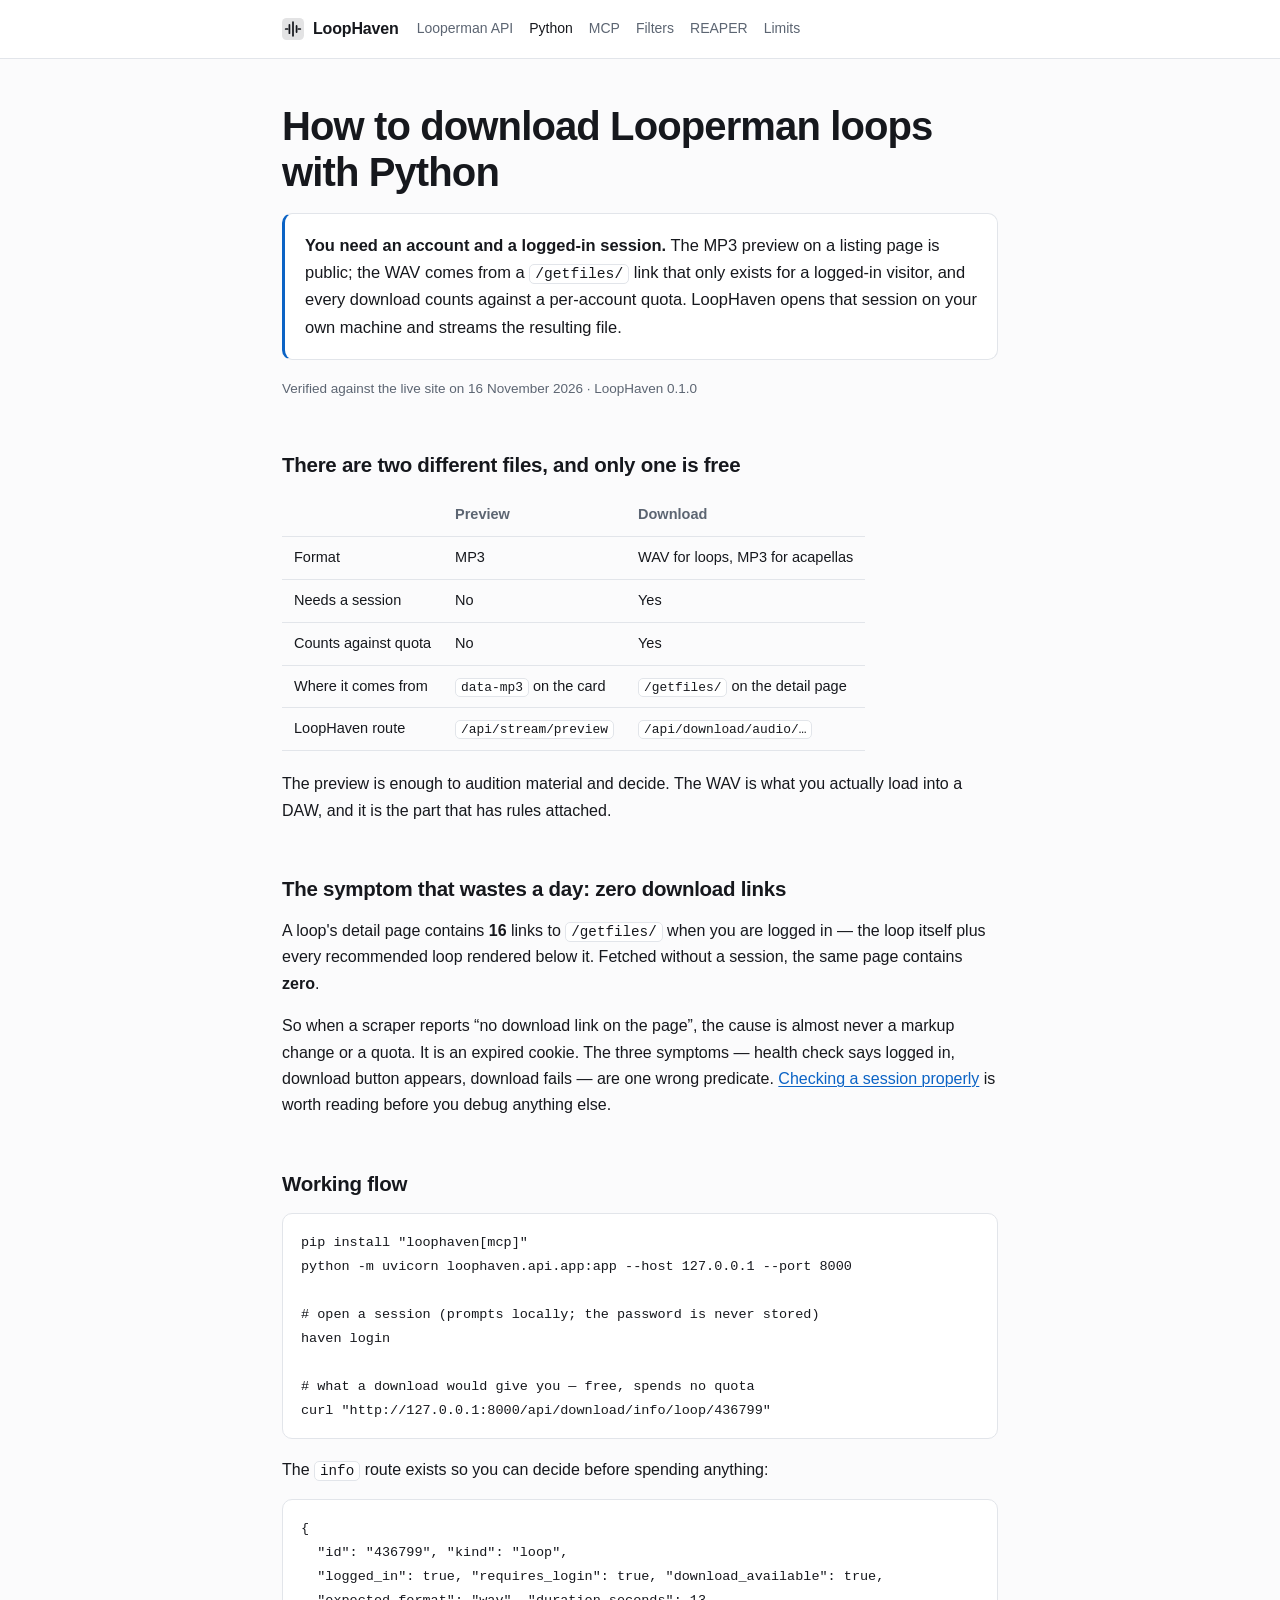
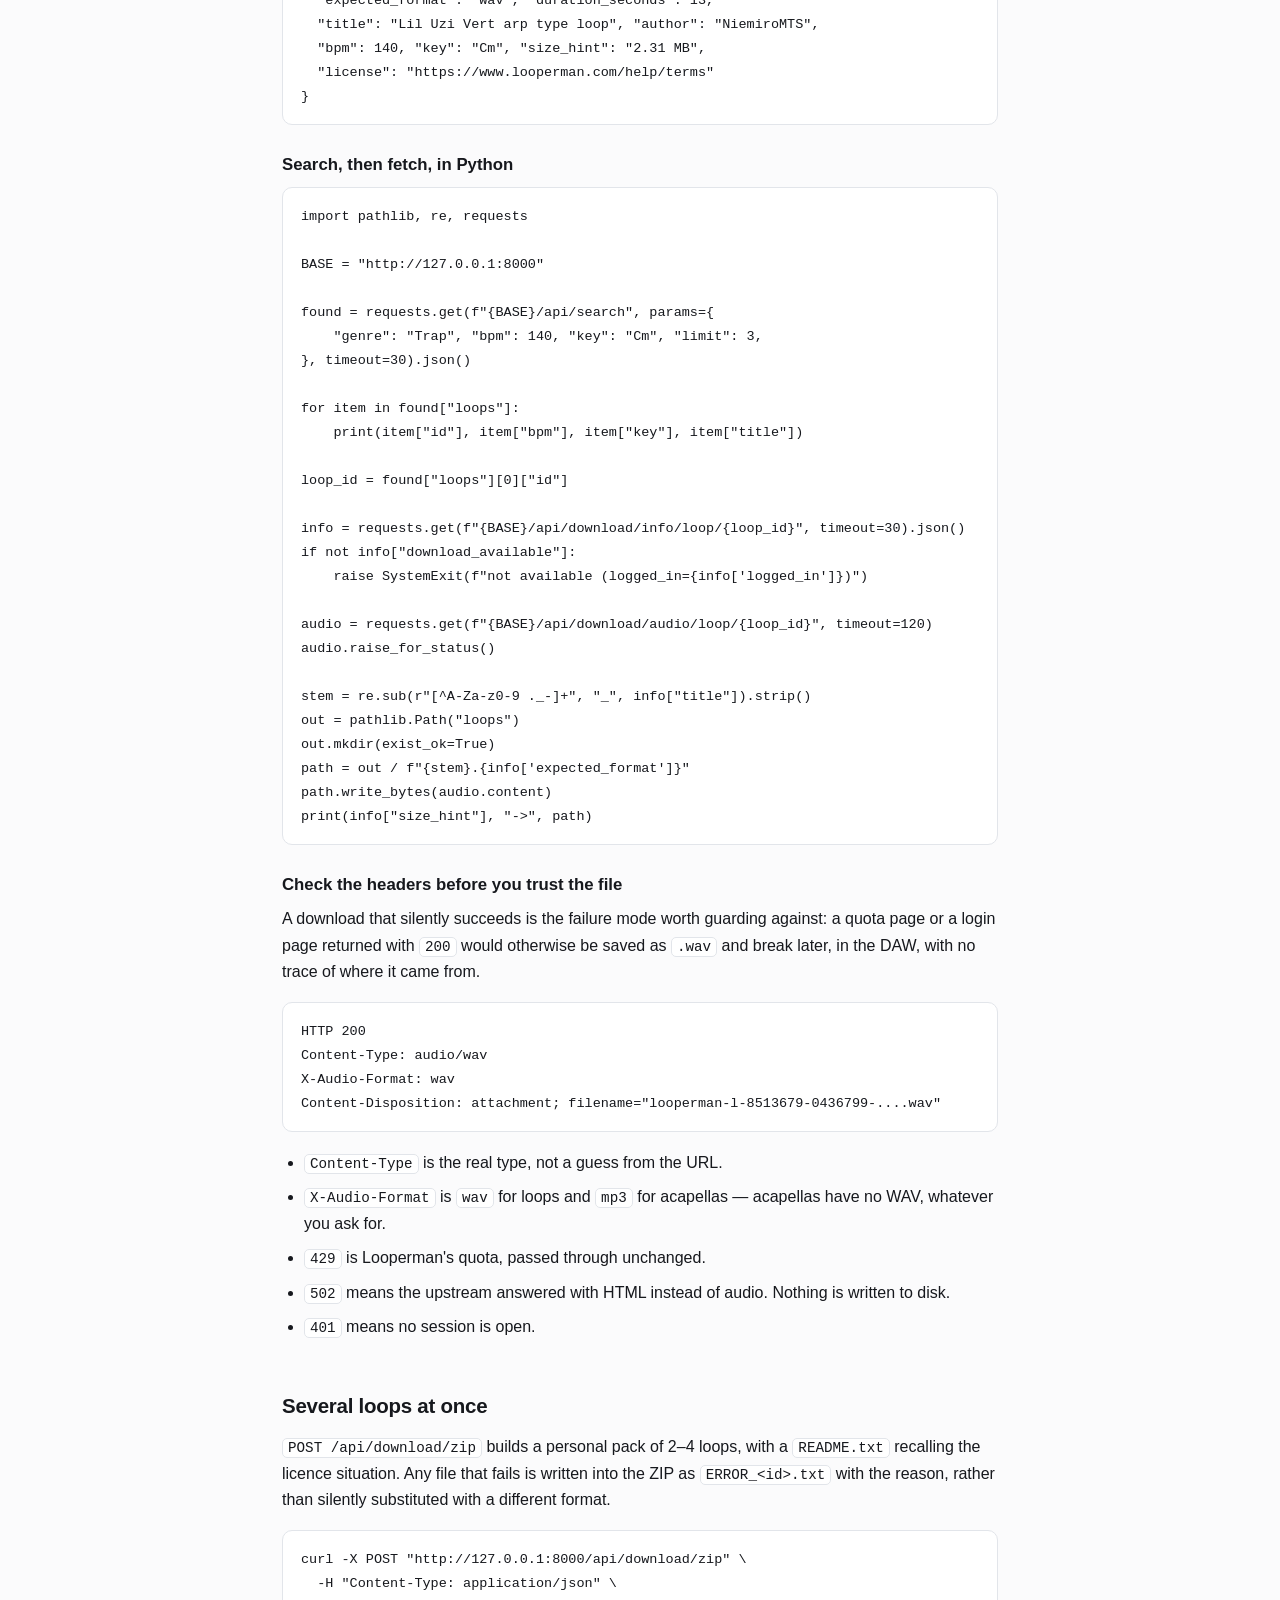
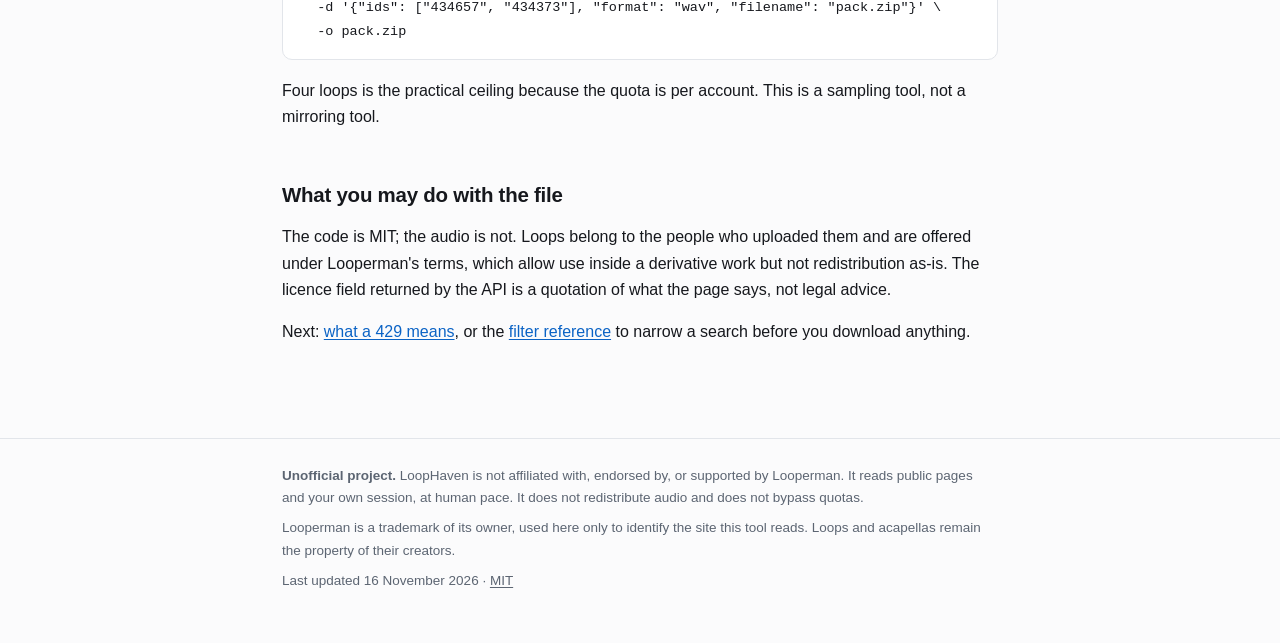
==== site/download-loops-python/index.html @ 3b1a025e "docs: publish a static documentation site, one question per page Seven hand-written HTML pages under" ====
<!doctype html>
<html lang="en">
<head>
<meta charset="utf-8">
<meta name="viewport" content="width=device-width, initial-scale=1">
<title>How to download Looperman loops with Python — LoopHaven</title>
<meta name="description" content="The MP3 preview is public; the WAV needs a logged-in session and counts against a quota. Working code, the anonymous-zero-download-links trap, and the headers to check before you save a file.">
<link rel="canonical" href="https://mohamed-amine-ben-mallessa.github.io/loop-haven/download-loops-python/">
<meta name="robots" content="index,follow,max-snippet:-1,max-image-preview:large">
<meta property="og:type" content="article">
<meta property="og:site_name" content="LoopHaven">
<meta property="og:title" content="How to download Looperman loops with Python">
<meta property="og:description" content="Preview versus WAV, why an anonymous request gets no download link, and the code that works.">
<meta property="og:url" content="https://mohamed-amine-ben-mallessa.github.io/loop-haven/download-loops-python/">
<meta name="twitter:card" content="summary">
<link rel="icon" href="../assets/mark.svg" type="image/svg+xml">
<link rel="stylesheet" href="../assets/style.css">
<script type="application/ld+json">
{
  "@context": "https://schema.org",
  "@graph": [
    {
      "@type": "TechArticle",
      "@id": "https://mohamed-amine-ben-mallessa.github.io/loop-haven/download-loops-python/#article",
      "headline": "How to download Looperman loops with Python",
      "description": "Downloading a Looperman loop requires a logged-in session: the MP3 preview is public, the WAV is served only to a session and is quota-limited. Working code and the failure modes.",
      "inLanguage": "en",
      "datePublished": "2026-11-16",
      "dateModified": "2026-11-16",
      "author": { "@id": "https://mohamed-amine-ben-mallessa.github.io/loop-haven/#author" },
      "isPartOf": { "@id": "https://mohamed-amine-ben-mallessa.github.io/loop-haven/#website" },
      "about": { "@type": "Thing", "name": "Looperman" },
      "mentions": { "@id": "https://mohamed-amine-ben-mallessa.github.io/loop-haven/#software" }
    },
    {
      "@type": "Person",
      "@id": "https://mohamed-amine-ben-mallessa.github.io/loop-haven/#author",
      "name": "LoopHaven contributors",
      "url": "https://github.com/mohamed-amine-ben-mallessa"
    },
    {
      "@type": "WebSite",
      "@id": "https://mohamed-amine-ben-mallessa.github.io/loop-haven/#website",
      "url": "https://mohamed-amine-ben-mallessa.github.io/loop-haven/",
      "name": "LoopHaven"
    },
    {
      "@type": "SoftwareApplication",
      "@id": "https://mohamed-amine-ben-mallessa.github.io/loop-haven/#software",
      "name": "LoopHaven",
      "applicationCategory": "DeveloperApplication",
      "license": "https://opensource.org/licenses/MIT",
      "codeRepository": "https://github.com/mohamed-amine-ben-mallessa/loop-haven"
    }
  ]
}
</script>
</head>
<body>

<header class="site-header">
  <div class="wrap">
    <a class="brand" href="../">
      <svg viewBox="0 0 24 24" aria-hidden="true"><rect width="24" height="24" rx="5" fill="currentColor" opacity=".12"/><g stroke="currentColor" stroke-width="1.9" stroke-linecap="round"><path d="M4 12h2.2M17.8 12H20"/><path d="M8.1 7.4v9.2M12 4.6v14.8M15.9 8.6v6.8"/></g></svg>
      LoopHaven
    </a>
    <nav class="site-nav">
      <a href="../looperman-api/">Looperman API</a>
      <a href="../download-loops-python/" aria-current="page">Python</a>
      <a href="../mcp/">MCP</a>
      <a href="../filters/">Filters</a>
      <a href="../reaper/">REAPER</a>
      <a href="../limits/">Limits</a>
    </nav>
  </div>
</header>

<main>
  <div class="wrap">

    <h1>How to download Looperman loops with Python</h1>

    <div class="answer">
      <p><strong>You need an account and a logged-in session.</strong> The MP3
      preview on a listing page is public; the WAV comes from a
      <code>/getfiles/</code> link that only exists for a logged-in visitor, and
      every download counts against a per-account quota. LoopHaven opens that
      session on your own machine and streams the resulting file.</p>
    </div>

    <p class="meta">Verified against the live site on 16 November 2026 · LoopHaven 0.1.0</p>

    <h2>There are two different files, and only one is free</h2>

    <table>
      <thead><tr><th></th><th>Preview</th><th>Download</th></tr></thead>
      <tbody>
        <tr><td>Format</td><td>MP3</td><td>WAV for loops, MP3 for acapellas</td></tr>
        <tr><td>Needs a session</td><td>No</td><td>Yes</td></tr>
        <tr><td>Counts against quota</td><td>No</td><td>Yes</td></tr>
        <tr><td>Where it comes from</td><td><code>data-mp3</code> on the card</td><td><code>/getfiles/</code> on the detail page</td></tr>
        <tr><td>LoopHaven route</td><td><code>/api/stream/preview</code></td><td><code>/api/download/audio/…</code></td></tr>
      </tbody>
    </table>

    <p>The preview is enough to audition material and decide. The WAV is what you
    actually load into a DAW, and it is the part that has rules attached.</p>

    <h2>The symptom that wastes a day: zero download links</h2>

    <p>A loop's detail page contains <strong>16</strong> links to
    <code>/getfiles/</code> when you are logged in — the loop itself plus every
    recommended loop rendered below it. Fetched without a session, the same page
    contains <strong>zero</strong>.</p>

    <p>So when a scraper reports &ldquo;no download link on the page&rdquo;, the
    cause is almost never a markup change or a quota. It is an expired cookie. The
    three symptoms — health check says logged in, download button appears, download
    fails — are one wrong predicate. <a href="../limits/">Checking a session
    properly</a> is worth reading before you debug anything else.</p>

    <h2>Working flow</h2>

<pre><code>pip install "loophaven[mcp]"
python -m uvicorn loophaven.api.app:app --host 127.0.0.1 --port 8000

# open a session (prompts locally; the password is never stored)
haven login

# what a download would give you — free, spends no quota
curl "http://127.0.0.1:8000/api/download/info/loop/436799"</code></pre>

    <p>The <code>info</code> route exists so you can decide before spending
    anything:</p>

<pre><code>{
  "id": "436799", "kind": "loop",
  "logged_in": true, "requires_login": true, "download_available": true,
  "expected_format": "wav", "duration_seconds": 13,
  "title": "Lil Uzi Vert arp type loop", "author": "NiemiroMTS",
  "bpm": 140, "key": "Cm", "size_hint": "2.31 MB",
  "license": "https://www.looperman.com/help/terms"
}</code></pre>

    <h3>Search, then fetch, in Python</h3>

<pre><code>import pathlib, re, requests

BASE = "http://127.0.0.1:8000"

found = requests.get(f"{BASE}/api/search", params={
    "genre": "Trap", "bpm": 140, "key": "Cm", "limit": 3,
}, timeout=30).json()

for item in found["loops"]:
    print(item["id"], item["bpm"], item["key"], item["title"])

loop_id = found["loops"][0]["id"]

info = requests.get(f"{BASE}/api/download/info/loop/{loop_id}", timeout=30).json()
if not info["download_available"]:
    raise SystemExit(f"not available (logged_in={info['logged_in']})")

audio = requests.get(f"{BASE}/api/download/audio/loop/{loop_id}", timeout=120)
audio.raise_for_status()

stem = re.sub(r"[^A-Za-z0-9 ._-]+", "_", info["title"]).strip()
out = pathlib.Path("loops")
out.mkdir(exist_ok=True)
path = out / f"{stem}.{info['expected_format']}"
path.write_bytes(audio.content)
print(info["size_hint"], "->", path)</code></pre>

    <h3>Check the headers before you trust the file</h3>

    <p>A download that silently succeeds is the failure mode worth guarding
    against: a quota page or a login page returned with <code>200</code> would
    otherwise be saved as <code>.wav</code> and break later, in the DAW, with no
    trace of where it came from.</p>

<pre><code>HTTP 200
Content-Type: audio/wav
X-Audio-Format: wav
Content-Disposition: attachment; filename="looperman-l-8513679-0436799-....wav"</code></pre>

    <ul>
      <li><code>Content-Type</code> is the real type, not a guess from the URL.</li>
      <li><code>X-Audio-Format</code> is <code>wav</code> for loops and
      <code>mp3</code> for acapellas — acapellas have no WAV, whatever you ask
      for.</li>
      <li><code>429</code> is Looperman&#39;s quota, passed through unchanged.</li>
      <li><code>502</code> means the upstream answered with HTML instead of audio.
      Nothing is written to disk.</li>
      <li><code>401</code> means no session is open.</li>
    </ul>

    <h2>Several loops at once</h2>

    <p><code>POST /api/download/zip</code> builds a personal pack of 2–4 loops,
    with a <code>README.txt</code> recalling the licence situation. Any file that
    fails is written into the ZIP as <code>ERROR_&lt;id&gt;.txt</code> with the
    reason, rather than silently substituted with a different format.</p>

<pre><code>curl -X POST "http://127.0.0.1:8000/api/download/zip" \
  -H "Content-Type: application/json" \
  -d '{"ids": ["434657", "434373"], "format": "wav", "filename": "pack.zip"}' \
  -o pack.zip</code></pre>

    <p>Four loops is the practical ceiling because the quota is per account. This
    is a sampling tool, not a mirroring tool.</p>

    <h2>What you may do with the file</h2>

    <p>The code is MIT; the audio is not. Loops belong to the people who uploaded
    them and are offered under Looperman's terms, which allow use inside a
    derivative work but not redistribution as-is. The licence field returned by the
    API is a quotation of what the page says, not legal advice.</p>

    <p>Next: <a href="../limits/">what a 429 means</a>, or the
    <a href="../filters/">filter reference</a> to narrow a search before you
    download anything.</p>

  </div>
</main>

<footer class="site-footer">
  <div class="wrap">
    <p><strong>Unofficial project.</strong> LoopHaven is not affiliated with,
    endorsed by, or supported by Looperman. It reads public pages and your own
    session, at human pace. It does not redistribute audio and does not bypass
    quotas.</p>
    <p>Looperman is a trademark of its owner, used here only to identify the site
    this tool reads. Loops and acapellas remain the property of their creators.</p>
    <p>Last updated 16 November 2026 · <a href="https://github.com/mohamed-amine-ben-mallessa/loop-haven/blob/main/LICENSE">MIT</a></p>
  </div>
</footer>

</body>
</html>
---- site/assets/style.css ----
/* LoopHaven docs — hand-written, no framework, no JavaScript.
   One stylesheet for every page so the site stays readable as plain HTML
   (which is what a crawler and an AI reader actually get). */

:root {
  --bg: #0e1014;
  --panel: #161a21;
  --line: #262c36;
  --ink: #e7e9ee;
  --muted: #9aa3b2;
  --accent: #7cc4ff;
  --accent-ink: #061018;
  --warn: #ffcf7a;
  --radius: 10px;
  --mono: ui-monospace, SFMono-Regular, "SF Mono", Menlo, Consolas, monospace;
  --sans: -apple-system, BlinkMacSystemFont, "Segoe UI", Inter, Roboto, Helvetica, Arial, sans-serif;
}

@media (prefers-color-scheme: light) {
  :root {
    --bg: #fbfbfc;
    --panel: #ffffff;
    --line: #e2e5ea;
    --ink: #16181d;
    --muted: #5c6572;
    --accent: #0b63c5;
    --accent-ink: #ffffff;
    --warn: #8a5a00;
  }
}

* { box-sizing: border-box; }

html { -webkit-text-size-adjust: 100%; }

body {
  margin: 0;
  background: var(--bg);
  color: var(--ink);
  font: 16px/1.65 var(--sans);
}

a { color: var(--accent); text-decoration-thickness: 1px; text-underline-offset: 2px; }
a:hover { text-decoration-style: solid; }

.wrap { max-width: 760px; margin: 0 auto; padding: 0 22px; }

/* --- header ------------------------------------------------------------ */

.site-header {
  border-bottom: 1px solid var(--line);
  background: var(--panel);
}

.site-header .wrap {
  display: flex;
  align-items: center;
  gap: 18px;
  min-height: 58px;
  flex-wrap: wrap;
}

.brand {
  display: inline-flex;
  align-items: center;
  gap: 9px;
  font-weight: 650;
  letter-spacing: -0.01em;
  color: var(--ink);
  text-decoration: none;
}

.brand svg { width: 22px; height: 22px; flex: none; }

.site-nav { display: flex; gap: 16px; flex-wrap: wrap; font-size: 14px; }
.site-nav a { color: var(--muted); text-decoration: none; }
.site-nav a:hover, .site-nav a[aria-current="page"] { color: var(--ink); }

/* --- content ----------------------------------------------------------- */

main { padding: 44px 0 20px; }

h1 {
  font-size: clamp(1.75rem, 4.6vw, 2.5rem);
  line-height: 1.15;
  letter-spacing: -0.022em;
  margin: 0 0 18px;
}

h2 {
  font-size: 1.28rem;
  letter-spacing: -0.012em;
  margin: 44px 0 12px;
  padding-top: 4px;
}

h3 { font-size: 1.05rem; margin: 26px 0 8px; }

p { margin: 0 0 16px; }

ul, ol { margin: 0 0 16px; padding-left: 22px; }
li { margin: 0 0 8px; }

strong { font-weight: 650; }

hr { border: 0; border-top: 1px solid var(--line); margin: 40px 0; }

/* The direct answer. Every page opens with one so a reader (or a model
   extracting a span) gets the point before any nuance. */
.answer {
  background: var(--panel);
  border: 1px solid var(--line);
  border-left: 3px solid var(--accent);
  border-radius: var(--radius);
  padding: 18px 20px;
  margin: 0 0 26px;
  font-size: 1.03rem;
}
.answer p:last-child { margin-bottom: 0; }

.meta {
  color: var(--muted);
  font-size: 13.5px;
  margin: -8px 0 26px;
}

code {
  font-family: var(--mono);
  font-size: 0.89em;
  background: var(--panel);
  border: 1px solid var(--line);
  border-radius: 5px;
  padding: 1px 5px;
}

pre {
  background: var(--panel);
  border: 1px solid var(--line);
  border-radius: var(--radius);
  padding: 16px 18px;
  overflow-x: auto;
  margin: 0 0 18px;
  line-height: 1.5;
}
pre code { background: none; border: 0; padding: 0; font-size: 13.5px; }

table {
  width: 100%;
  border-collapse: collapse;
  margin: 0 0 20px;
  font-size: 14.5px;
  display: block;
  overflow-x: auto;
}
th, td {
  text-align: left;
  padding: 9px 12px;
  border-bottom: 1px solid var(--line);
  vertical-align: top;
}
th { color: var(--muted); font-weight: 600; white-space: nowrap; }

.note {
  border: 1px solid var(--line);
  border-radius: var(--radius);
  background: var(--panel);
  padding: 14px 16px;
  margin: 0 0 20px;
  font-size: 14.5px;
  color: var(--muted);
}
.note strong { color: var(--ink); }

/* --- hub cards --------------------------------------------------------- */

.cards {
  display: grid;
  grid-template-columns: repeat(auto-fit, minmax(240px, 1fr));
  gap: 14px;
  margin: 0 0 12px;
  padding: 0;
  list-style: none;
}
.cards li { margin: 0; }
.cards a {
  display: block;
  height: 100%;
  padding: 16px 18px;
  border: 1px solid var(--line);
  border-radius: var(--radius);
  background: var(--panel);
  text-decoration: none;
  color: var(--ink);
}
.cards a:hover { border-color: var(--accent); }
.cards .k { display: block; font-weight: 650; margin-bottom: 4px; }
.cards .d { display: block; color: var(--muted); font-size: 14px; line-height: 1.5; }

/* --- footer ------------------------------------------------------------ */

.site-footer {
  border-top: 1px solid var(--line);
  margin-top: 56px;
  padding: 26px 0 44px;
  color: var(--muted);
  font-size: 13.5px;
}
.site-footer p { margin: 0 0 8px; }
.site-footer a { color: var(--muted); }

@media print {
  .site-header, .site-footer { display: none; }
  body { background: #fff; color: #000; }
}
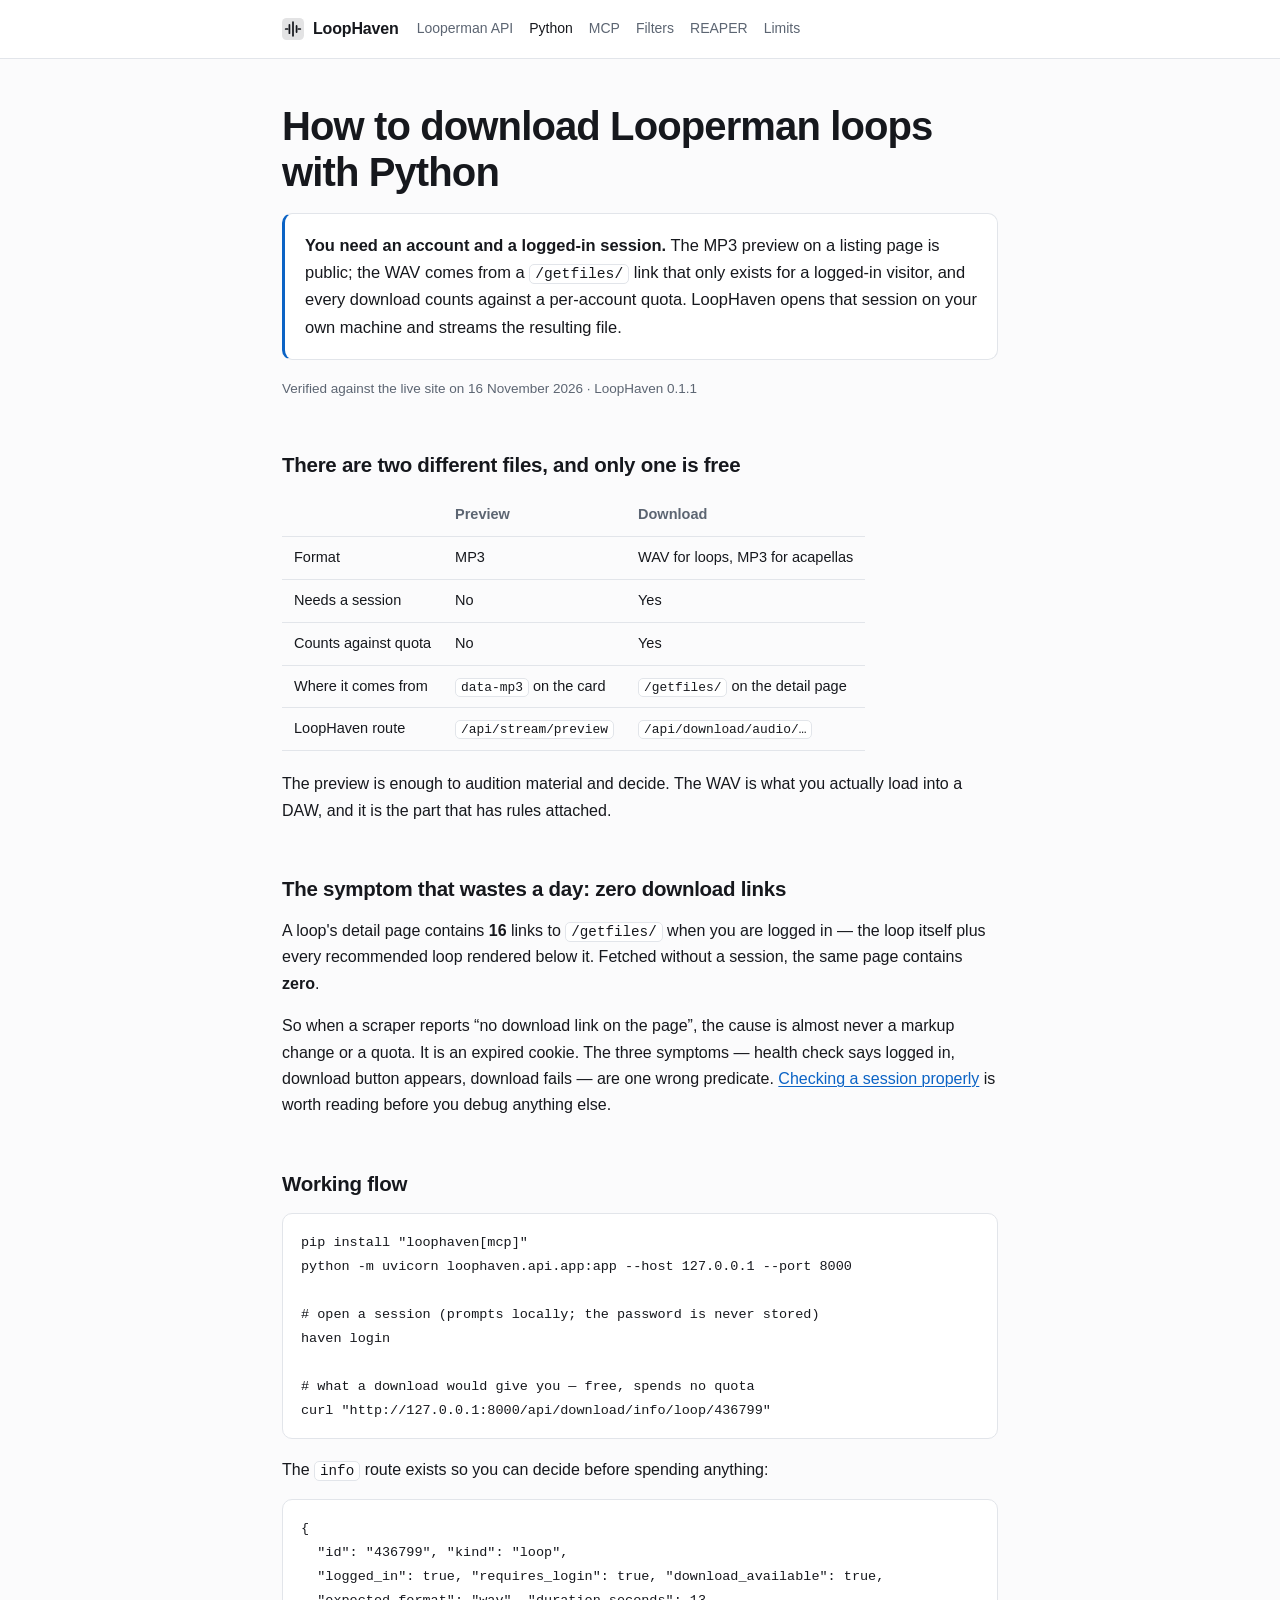
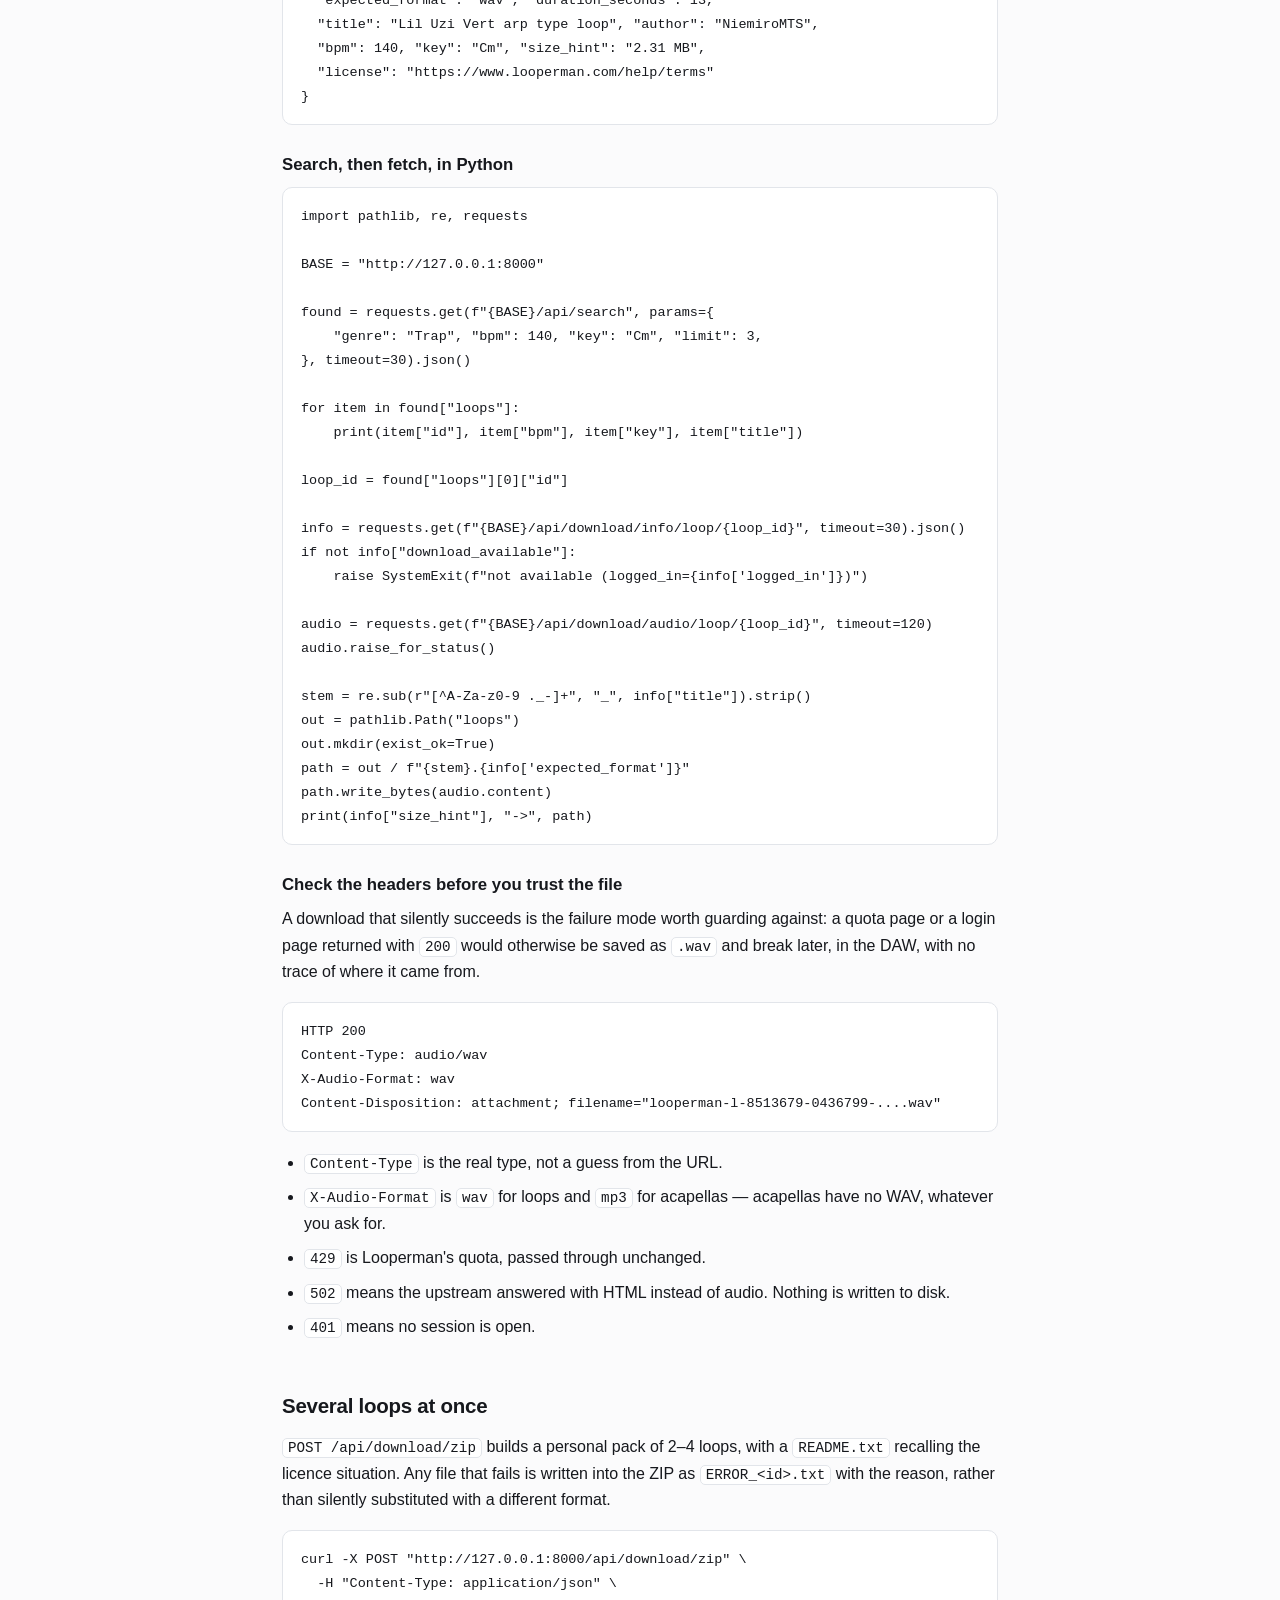
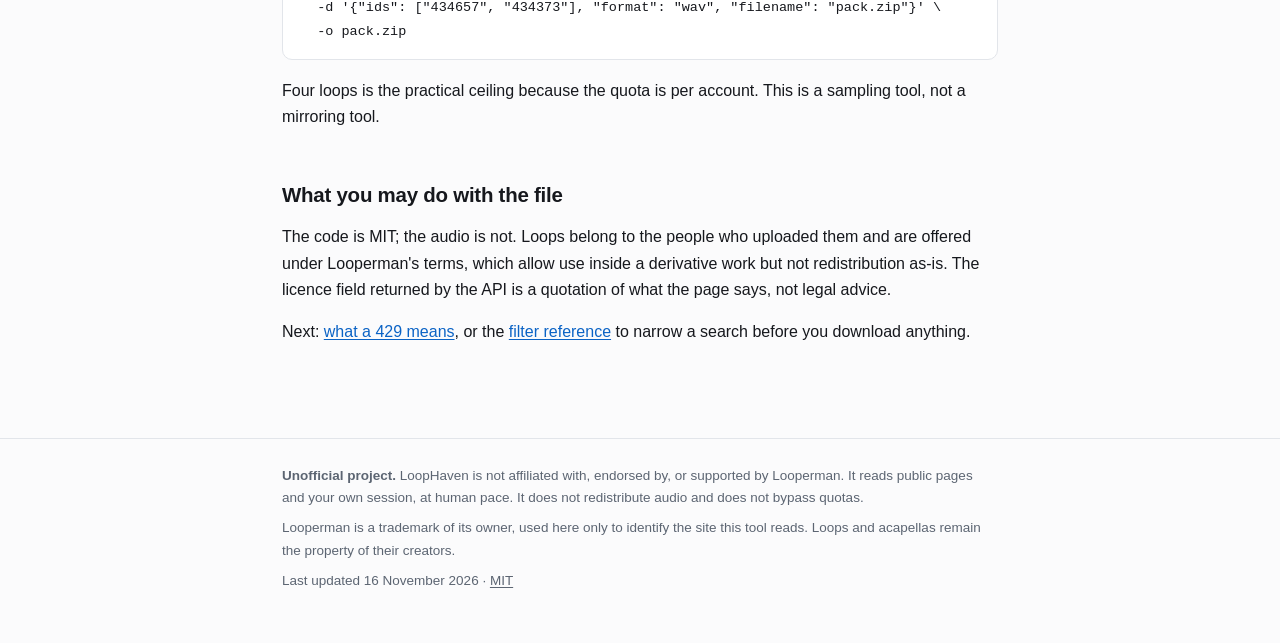
==== commit 71593bae: "release: 0.1.1 -- metadata, changelog, and the docs site No API change. The release exists because P" ====
--- a/site/download-loops-python/index.html
+++ b/site/download-loops-python/index.html
@@ -88,7 +88,7 @@
       session on your own machine and streams the resulting file.</p>
     </div>
 
-    <p class="meta">Verified against the live site on 16 November 2026 · LoopHaven 0.1.0</p>
+    <p class="meta">Verified against the live site on 16 November 2026 · LoopHaven 0.1.1</p>
 
     <h2>There are two different files, and only one is free</h2>
 
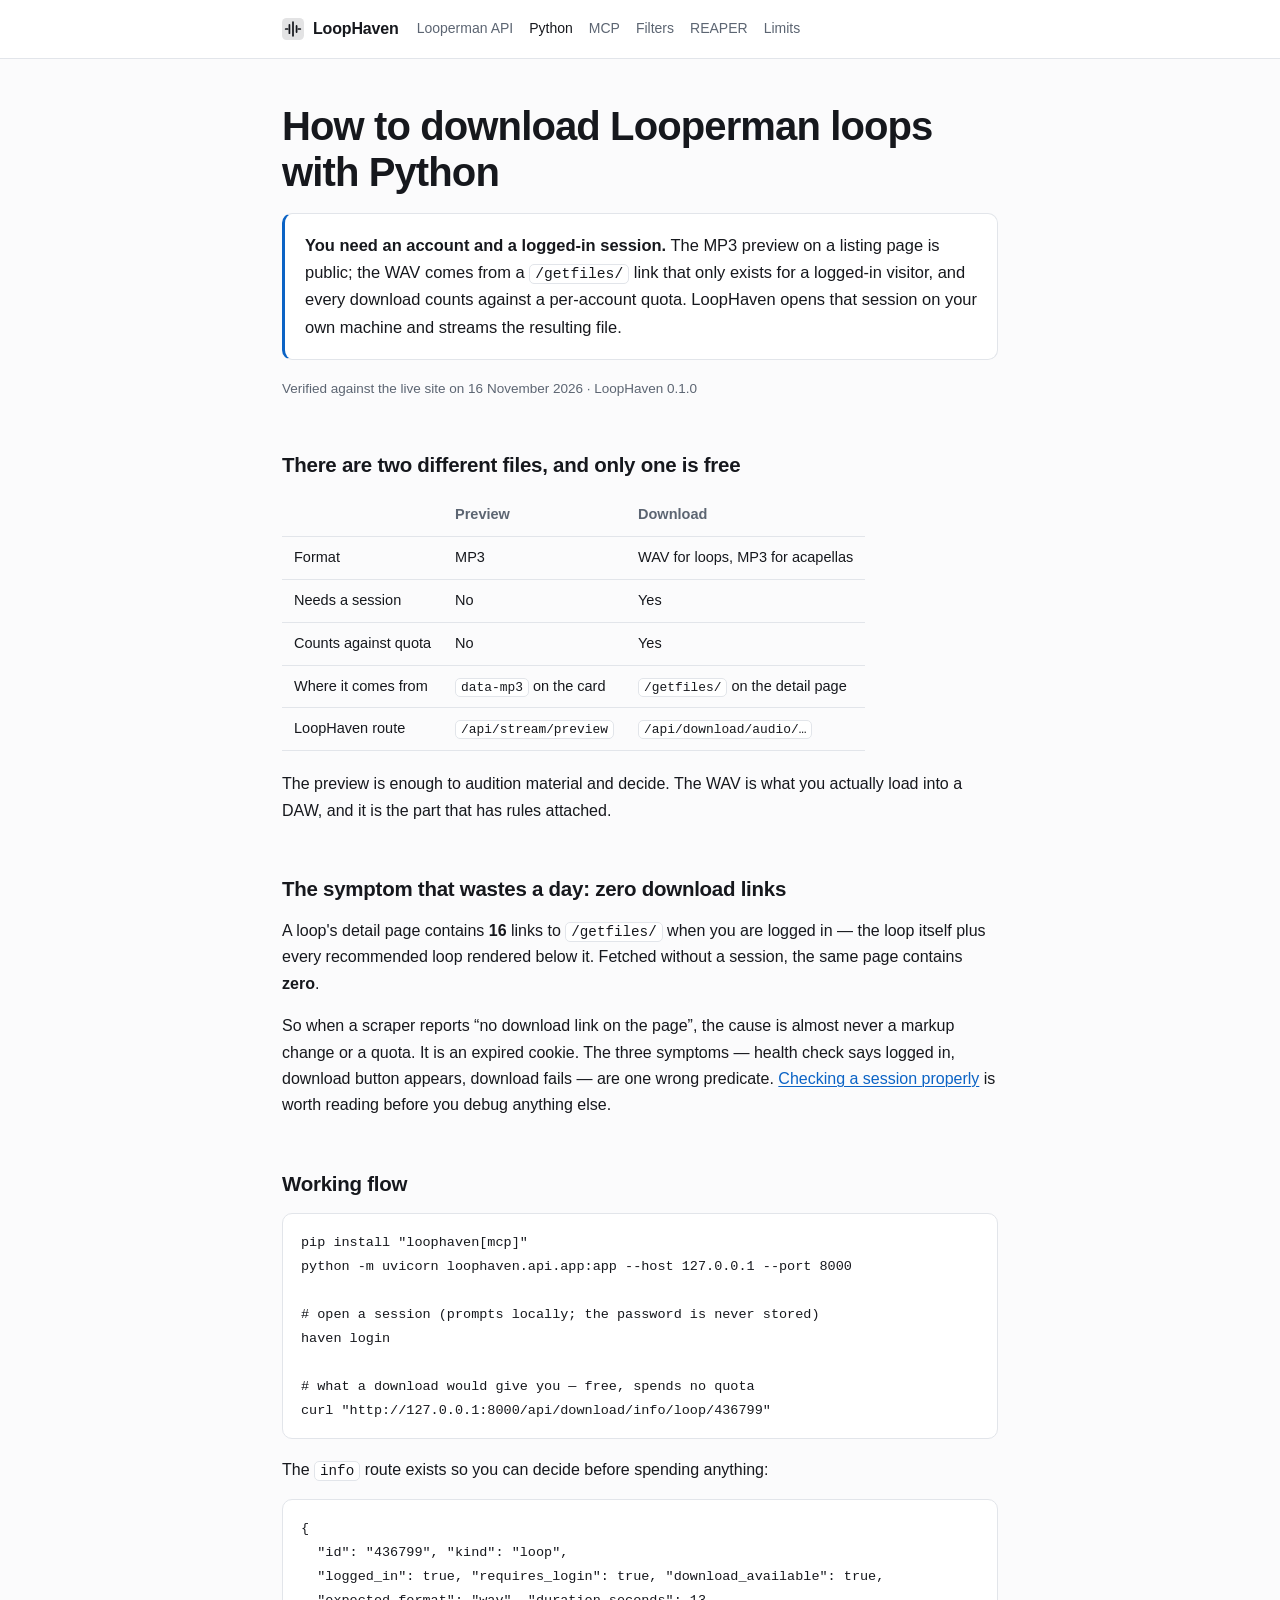
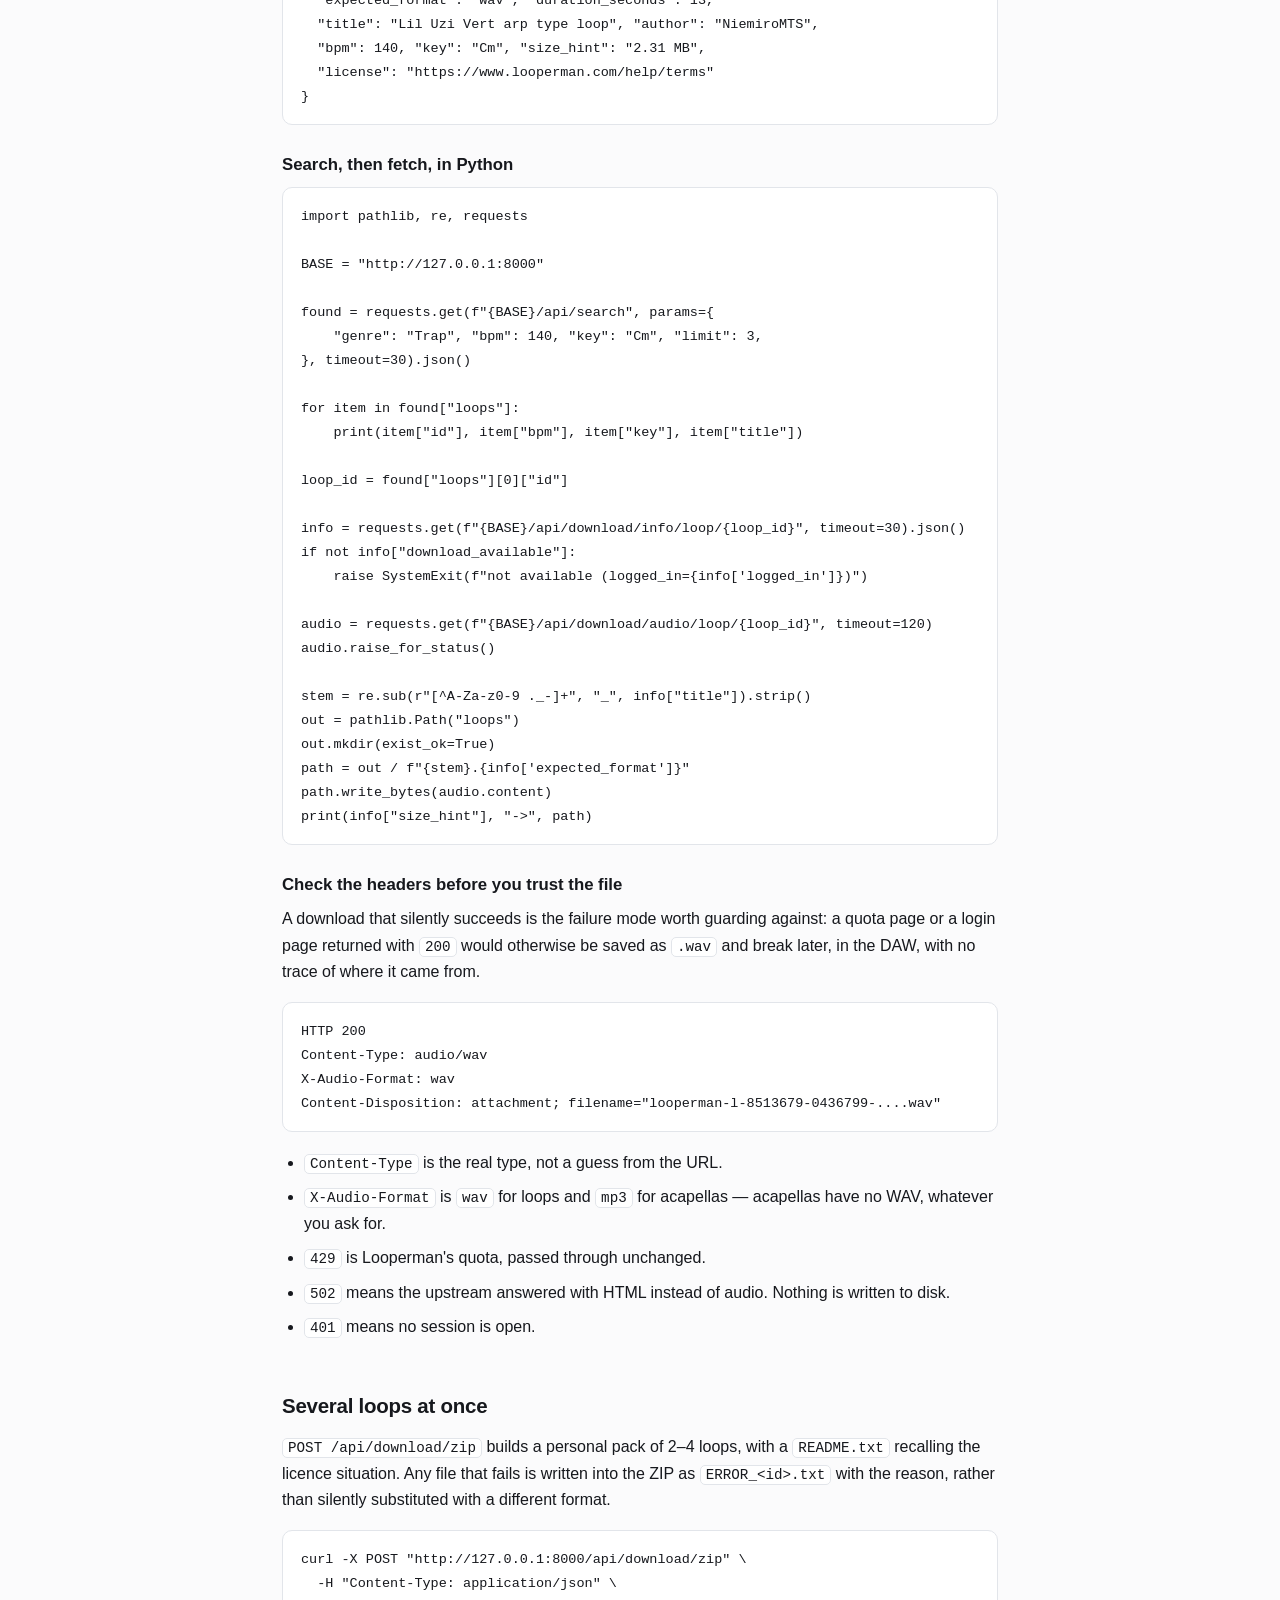
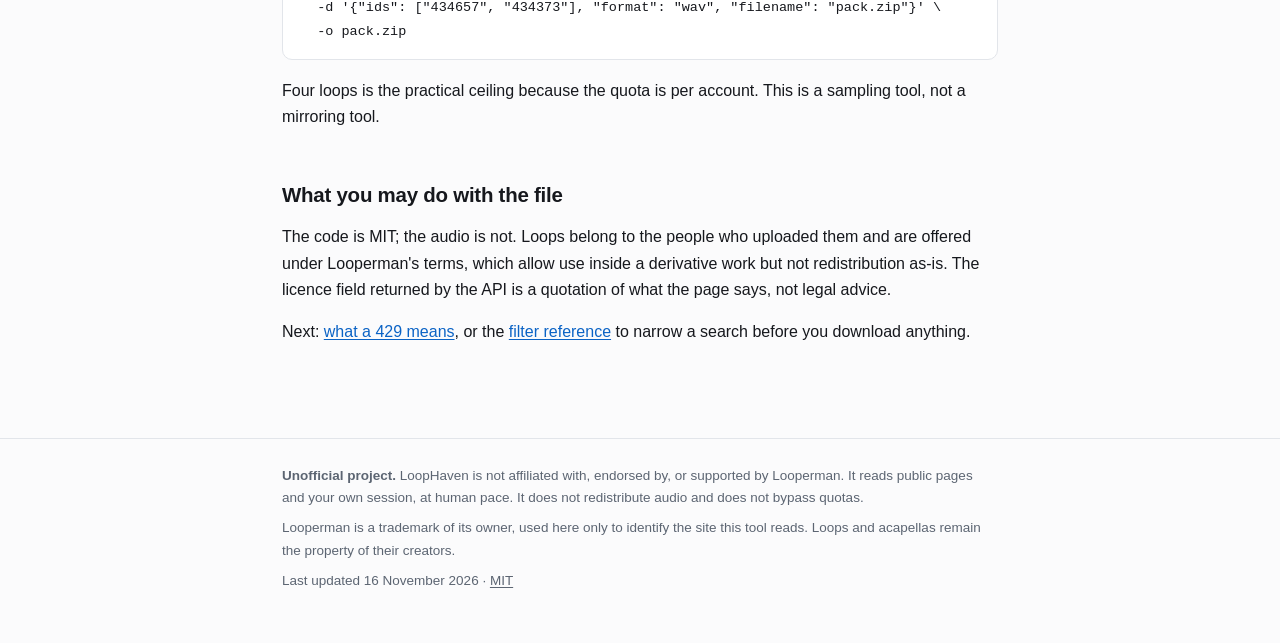
==== commit e50f686e: "site: keep the published version at 0.1.0 until PyPI has 0.1.1 The site is the public claim about wh" ====
--- a/site/download-loops-python/index.html
+++ b/site/download-loops-python/index.html
@@ -88,7 +88,7 @@
       session on your own machine and streams the resulting file.</p>
     </div>
 
-    <p class="meta">Verified against the live site on 16 November 2026 · LoopHaven 0.1.1</p>
+    <p class="meta">Verified against the live site on 16 November 2026 · LoopHaven 0.1.0</p>
 
     <h2>There are two different files, and only one is free</h2>
 
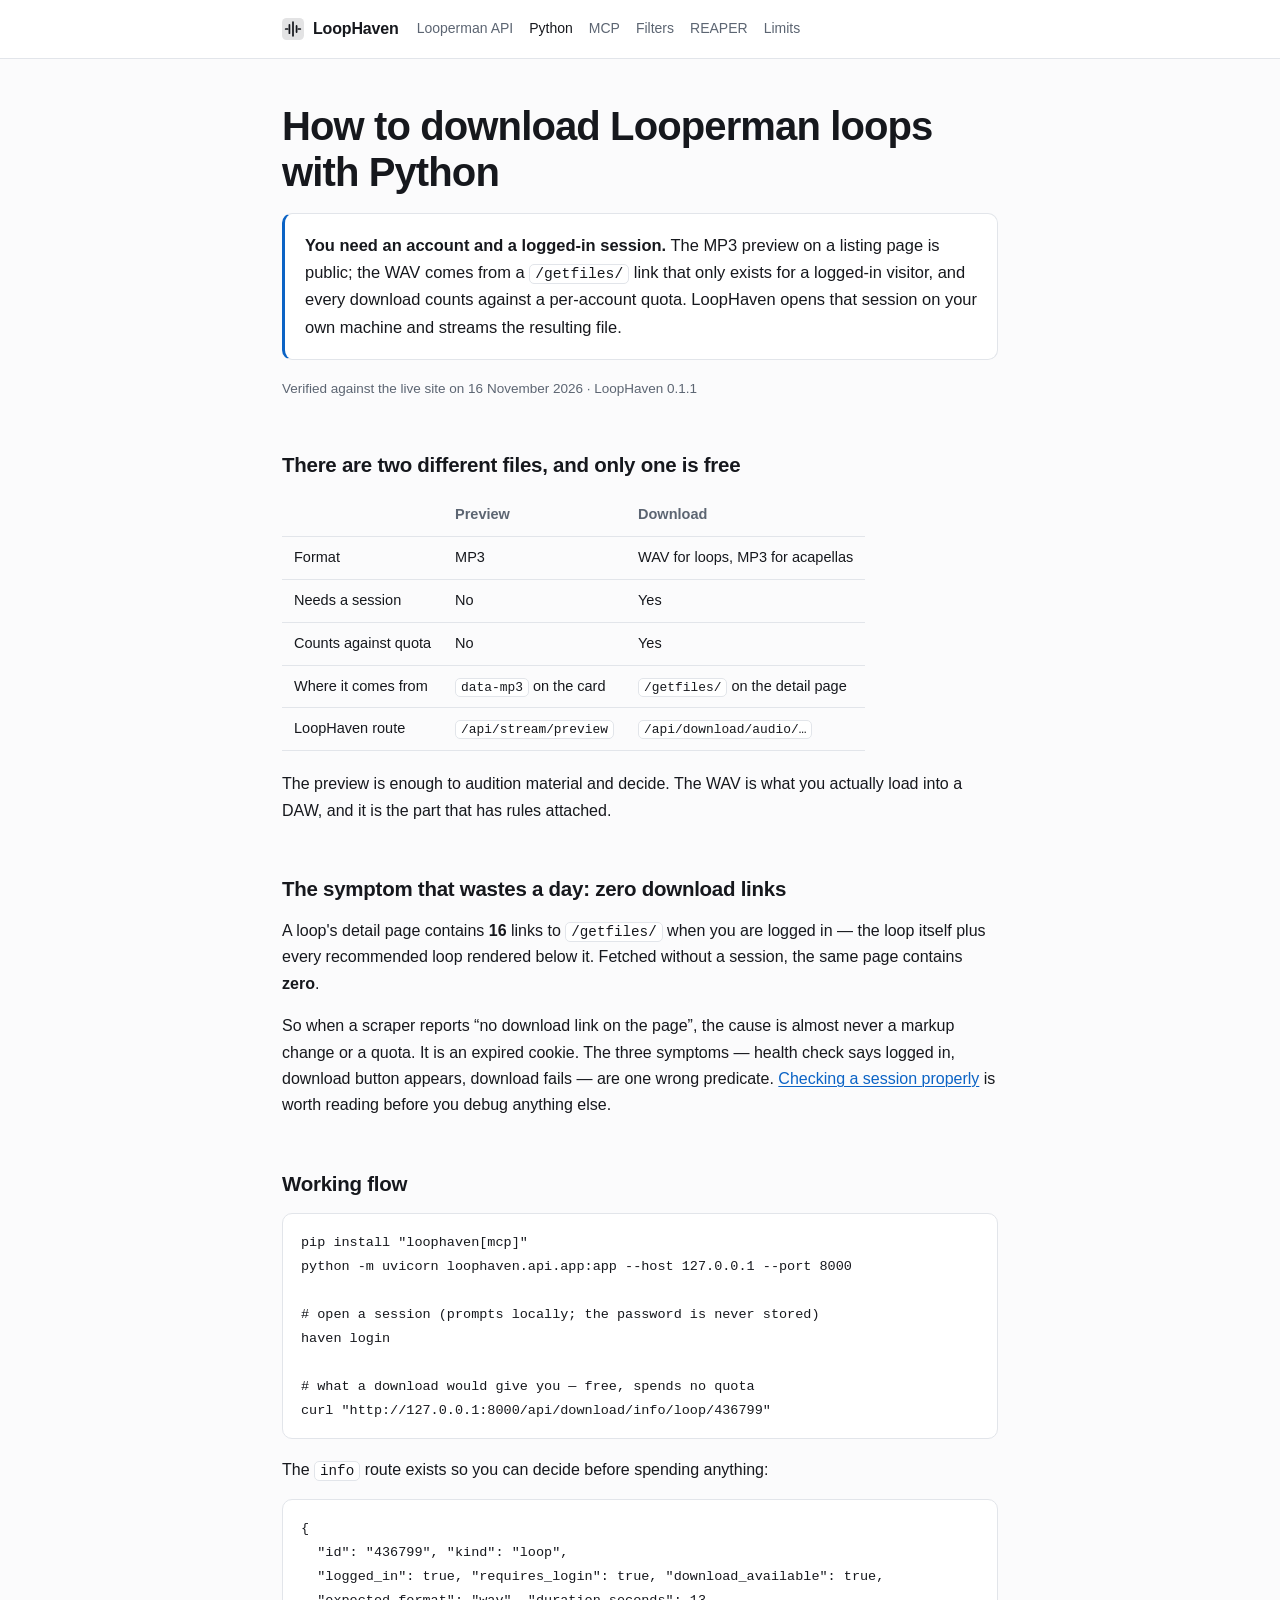
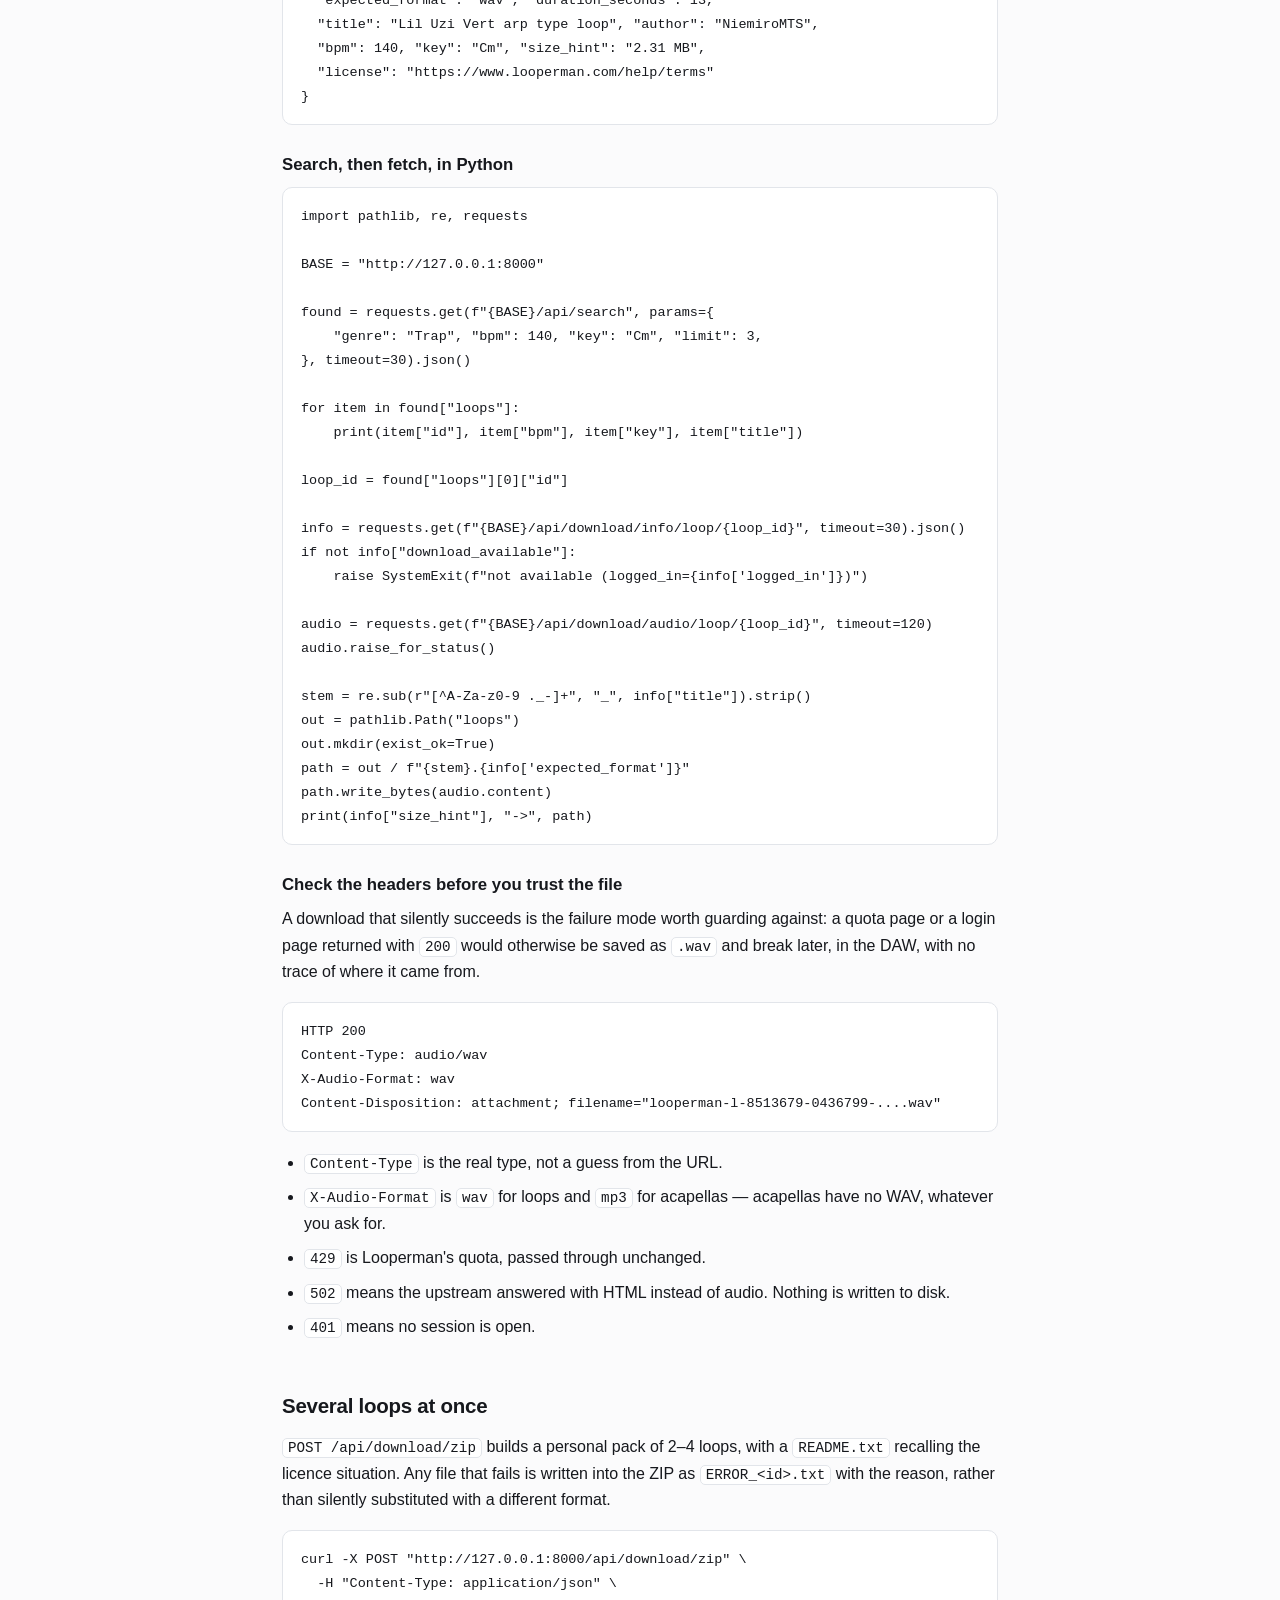
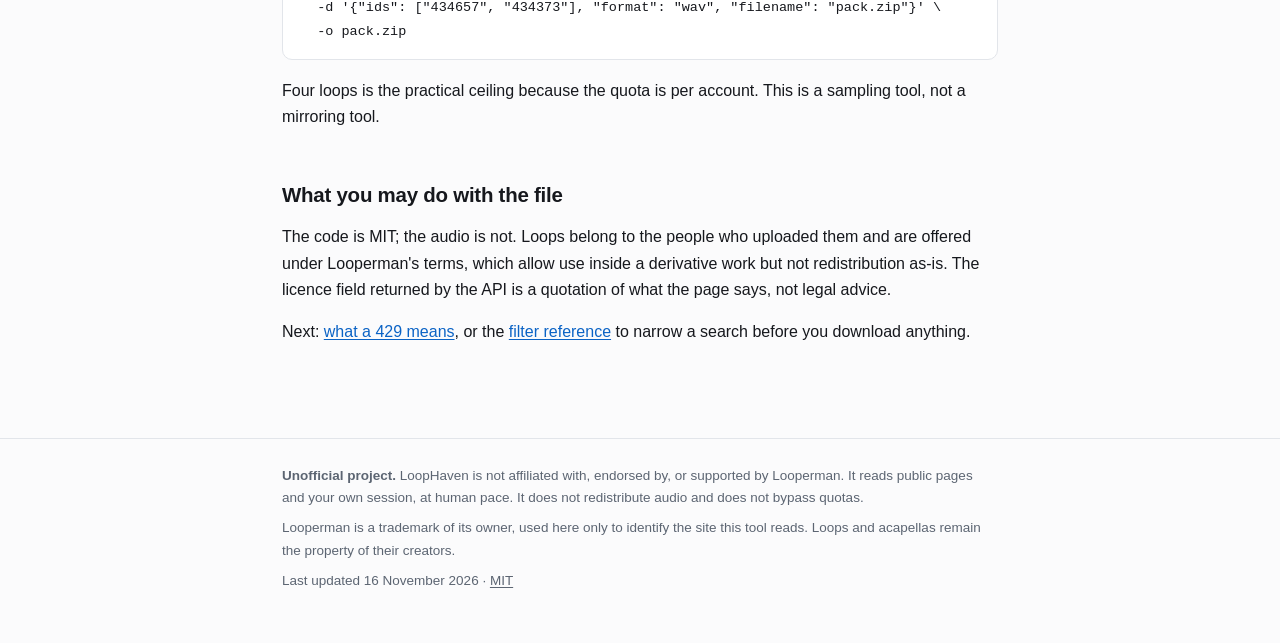
==== commit cdbd084b: "site: 0.1.1 is on PyPI, so the pages can say so The version strings were held at 0.1.0 while the upl" ====
--- a/site/download-loops-python/index.html
+++ b/site/download-loops-python/index.html
@@ -88,7 +88,7 @@
       session on your own machine and streams the resulting file.</p>
     </div>
 
-    <p class="meta">Verified against the live site on 16 November 2026 · LoopHaven 0.1.0</p>
+    <p class="meta">Verified against the live site on 16 November 2026 · LoopHaven 0.1.1</p>
 
     <h2>There are two different files, and only one is free</h2>
 
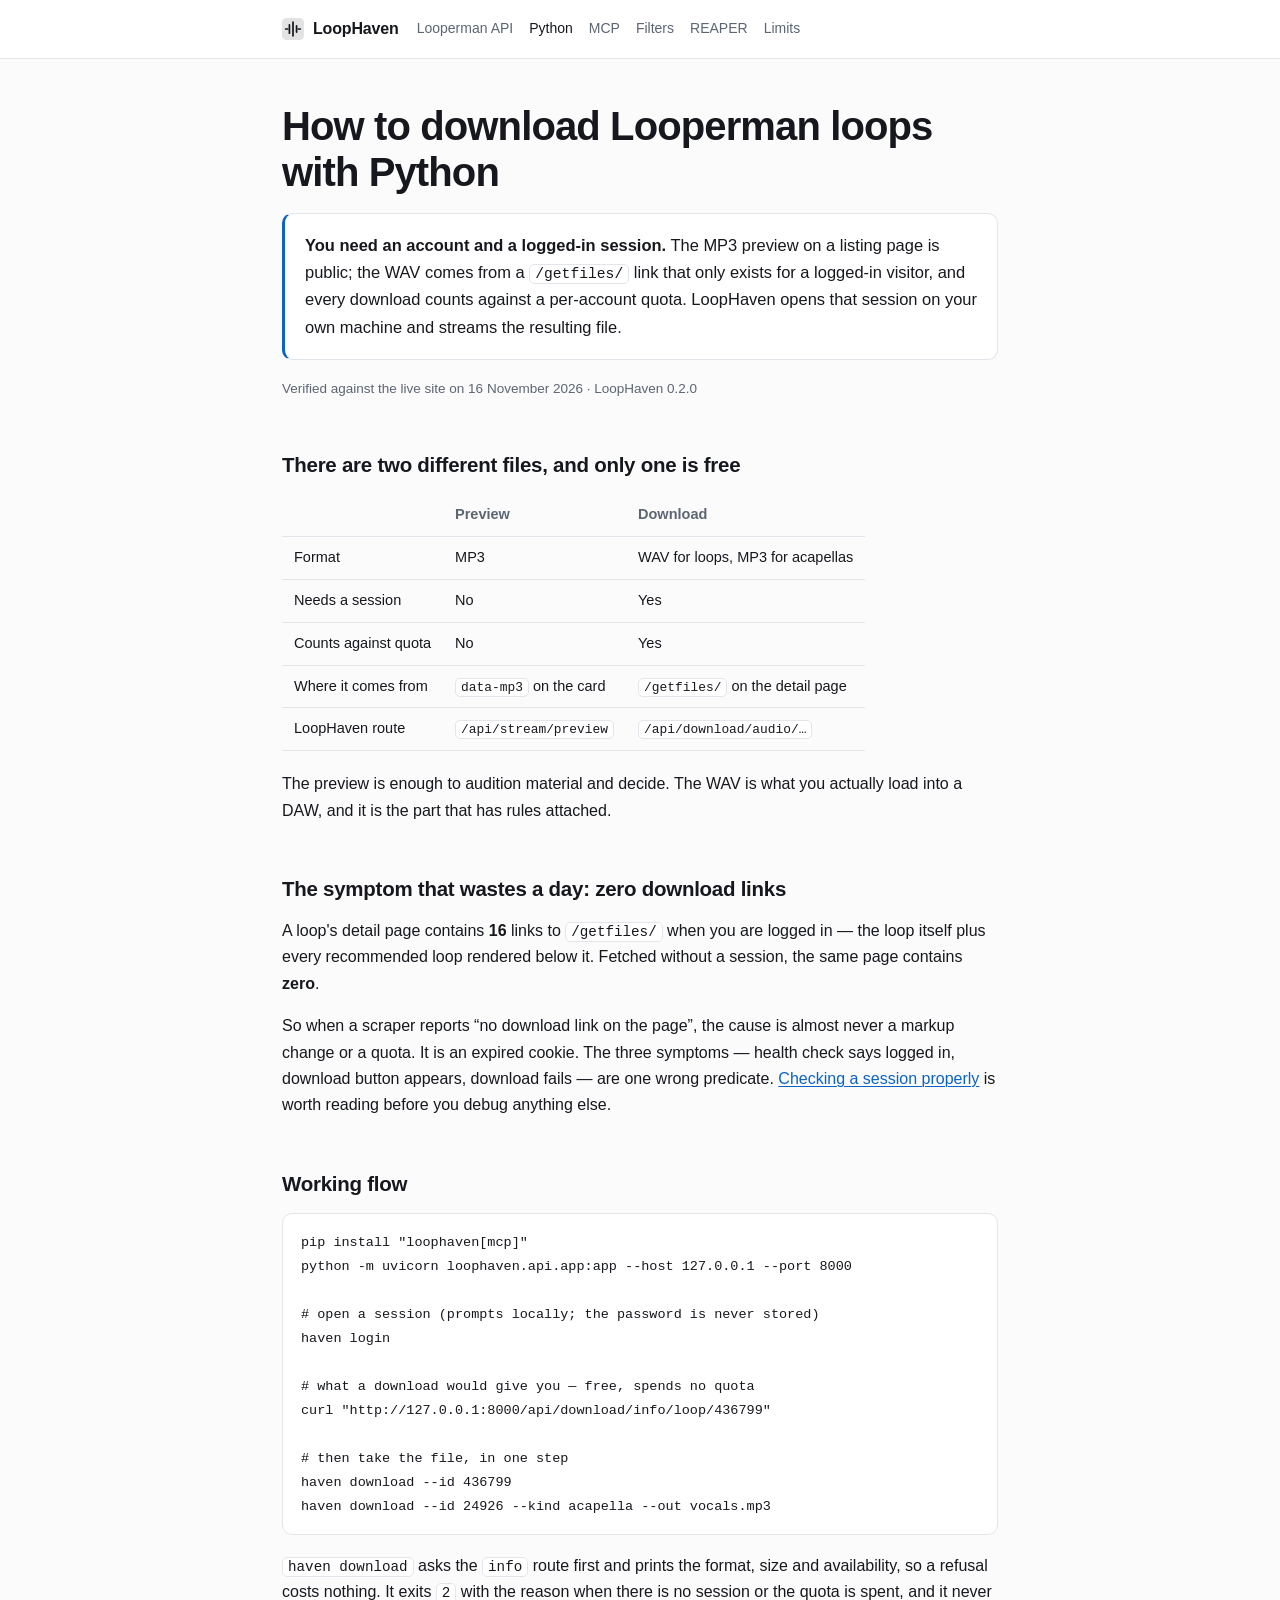
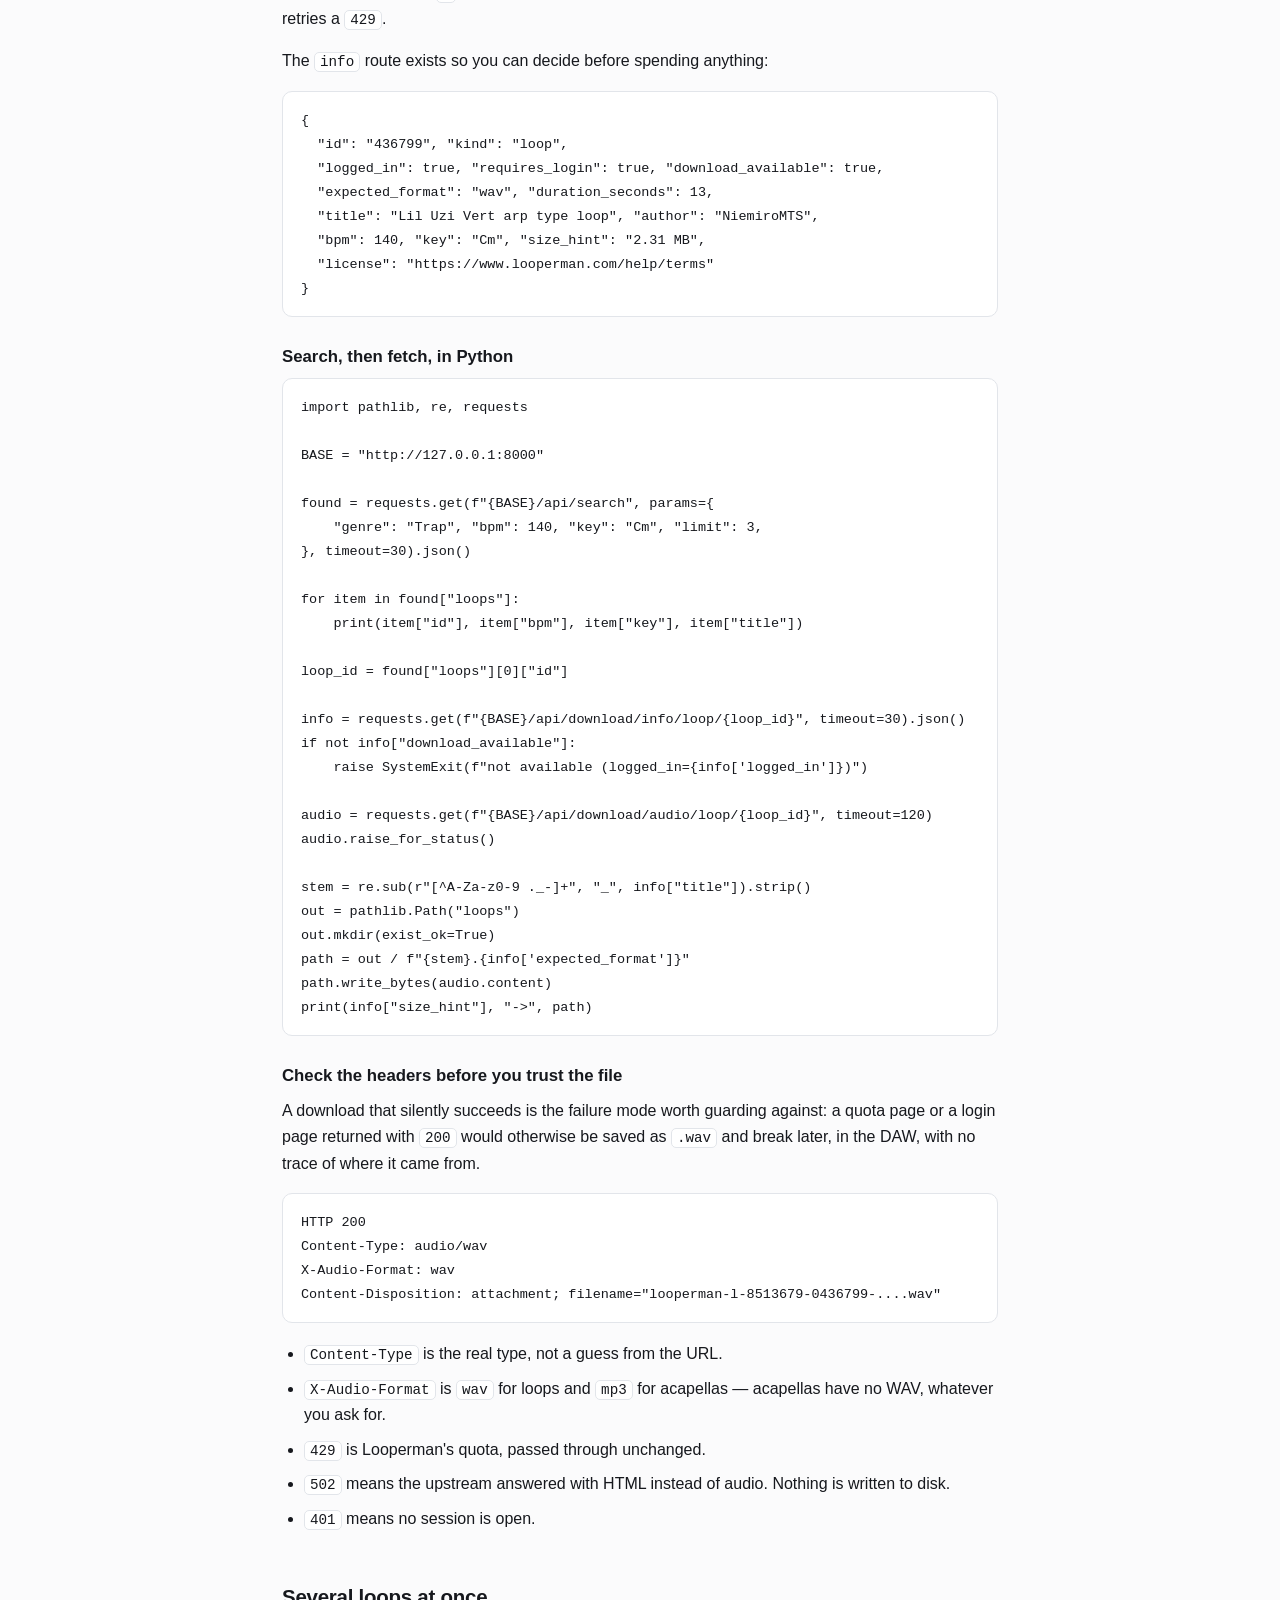
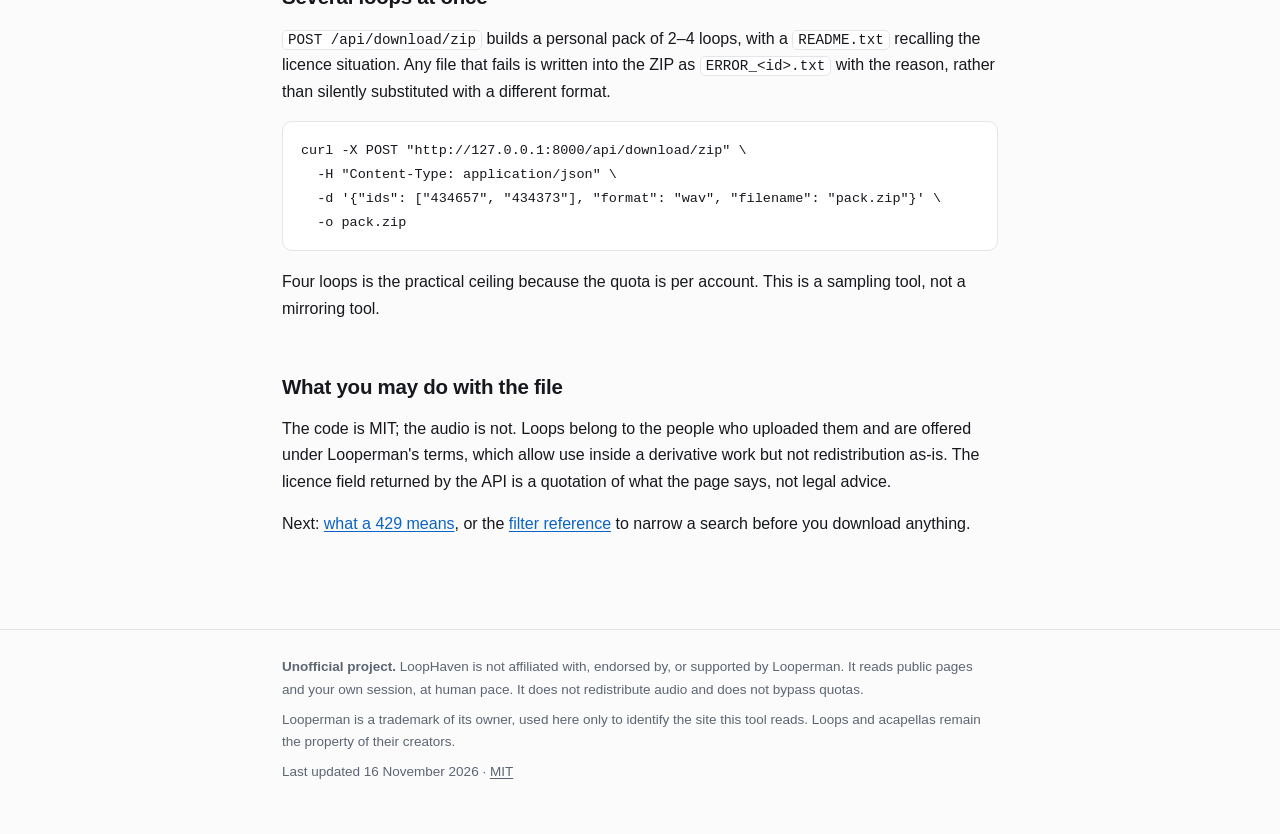
==== commit a6fed7a2: "release: 0.2.0 -- haven download, an English prototype, two unknowns measured The point of this rele" ====
--- a/site/download-loops-python/index.html
+++ b/site/download-loops-python/index.html
@@ -88,7 +88,7 @@
       session on your own machine and streams the resulting file.</p>
     </div>
 
-    <p class="meta">Verified against the live site on 16 November 2026 · LoopHaven 0.1.1</p>
+    <p class="meta">Verified against the live site on 16 November 2026 · LoopHaven 0.2.0</p>
 
     <h2>There are two different files, and only one is free</h2>
 
@@ -128,7 +128,16 @@
 haven login
 
 # what a download would give you — free, spends no quota
-curl "http://127.0.0.1:8000/api/download/info/loop/436799"</code></pre>
+curl "http://127.0.0.1:8000/api/download/info/loop/436799"
+
+# then take the file, in one step
+haven download --id 436799
+haven download --id 24926 --kind acapella --out vocals.mp3</code></pre>
+
+    <p><code>haven download</code> asks the <code>info</code> route first and
+    prints the format, size and availability, so a refusal costs nothing. It
+    exits <code>2</code> with the reason when there is no session or the quota is
+    spent, and it never retries a <code>429</code>.</p>
 
     <p>The <code>info</code> route exists so you can decide before spending
     anything:</p>
